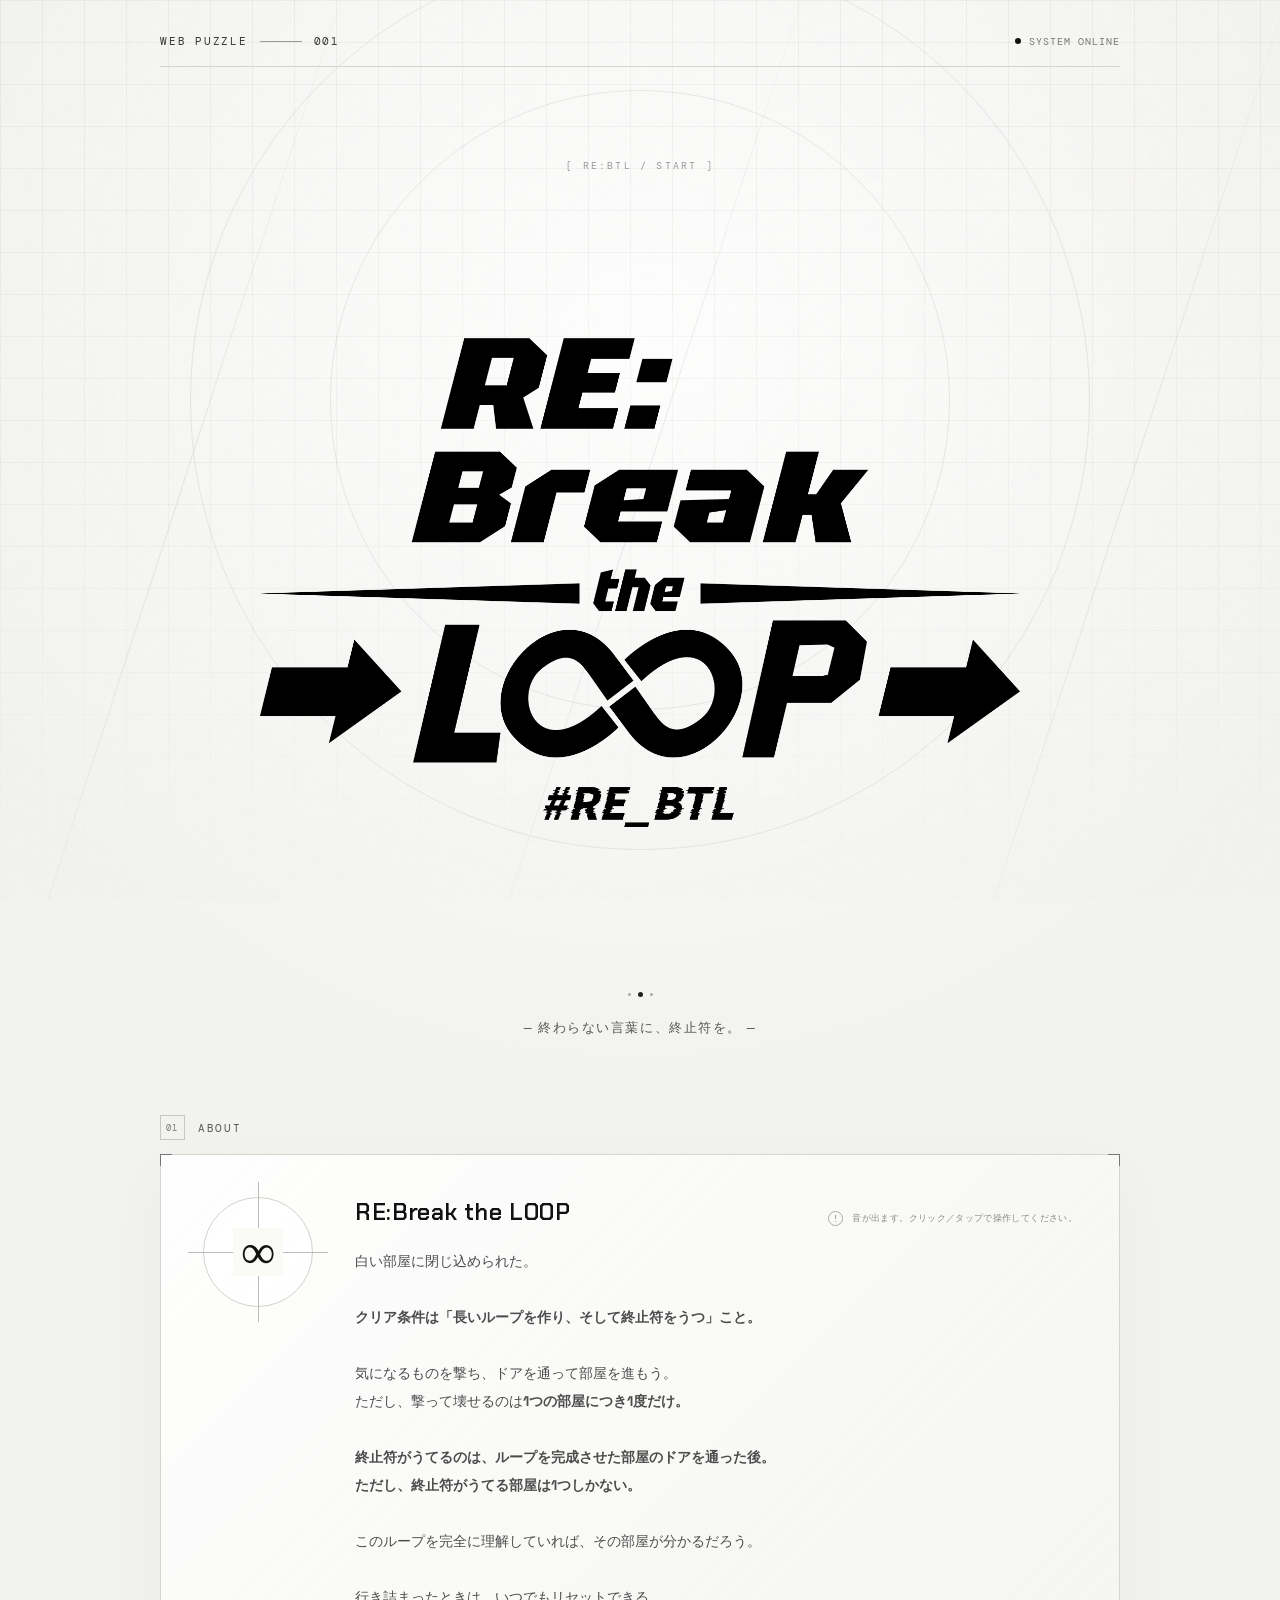
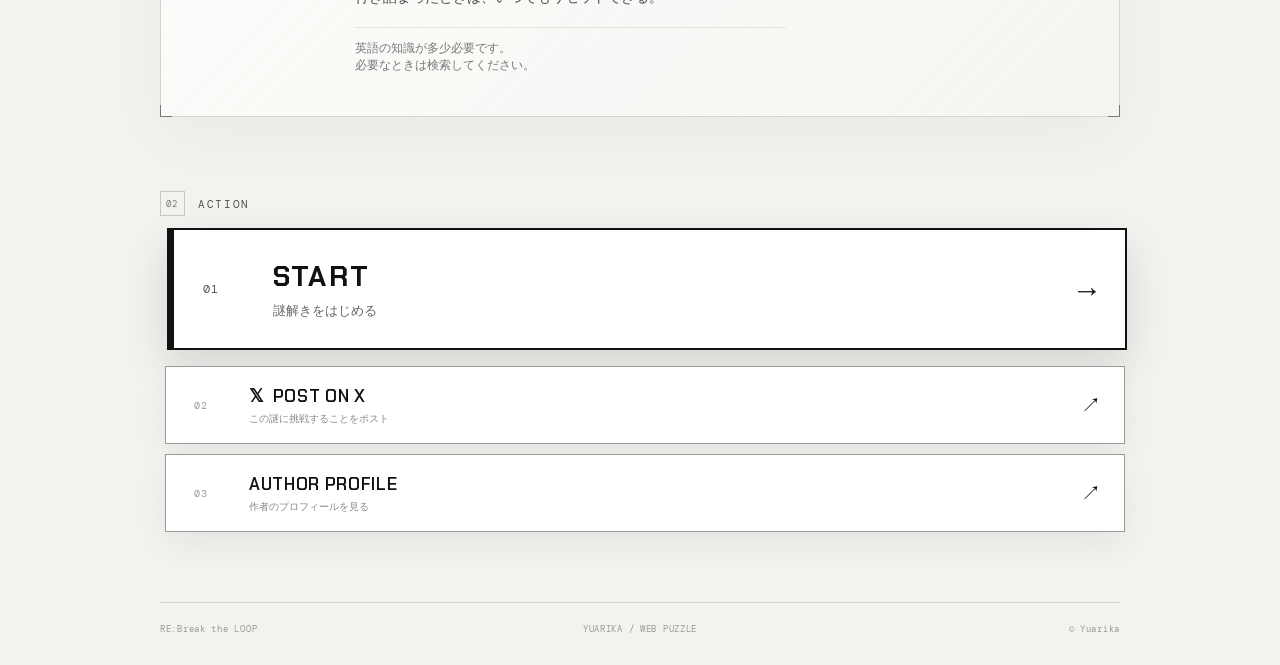
==== index.html @ efbfac93 "Update index.html" ====
<!doctype html>

<html lang="ja">
<head>
  <meta charset="UTF-8" />
  <meta name="viewport" content="width=device-width, initial-scale=1.0" />

  <title>RE: Break the LOOP</title>

  <meta
    name="description"
    content="終わらない言葉に、終止符を。RE: Break the LOOP — WEB PUZZLE"
  />

  <meta property="og:title" content="RE: Break the LOOP">
  <meta property="og:description" content="WEB PUZZLE">
  <meta property="og:image" content="https://yuarika.github.io/RE_Break_the_LOOP/image/thumbnail.png">
  <meta property="og:url" content="https://yuarika.github.io/RE_Break_the_LOOP/">
  <meta property="og:type" content="website">

  <meta name="twitter:card" content="summary_large_image">
  <meta name="twitter:title" content="RE: Break the LOOP">
  <meta name="twitter:description" content="WEB PUZZLE">
  <meta name="twitter:image" content="https://yuarika.github.io/RE_Break_the_LOOP/image/thumbnail.png">

  <link rel="stylesheet" href="index.css" />
</head>

<body class="intro-page">

  <!-- ======================================================
       BACKGROUND
       ====================================================== -->

  <div class="intro-background" aria-hidden="true">
    <div class="background-grid"></div>
    <div class="background-noise"></div>

    <div class="background-line line-1"></div>
    <div class="background-line line-2"></div>
    <div class="background-line line-3"></div>

    <div class="background-circle circle-1"></div>
    <div class="background-circle circle-2"></div>
  </div>


  <!-- ======================================================
       MAIN
       ====================================================== -->

  <main class="intro-card">


    <!-- HEADER -->

    <header class="intro-header">

      <p class="eyebrow">
        WEB PUZZLE
        <span class="eyebrow-line"></span>
        001
      </p>

      <div class="status">
        <span class="status-dot"></span>
        SYSTEM ONLINE
      </div>

    </header>


    <!-- ======================================================
         HERO
         ====================================================== -->

    <section class="intro-hero">

      <p class="hero-index">
        [ RE:BTL / START ]
      </p>

      <h1 class="intro-logo">
        <img
          src="image/Title_Re_BTL.png"
          alt="RE: Break the LOOP"
        />
      </h1>

      <div class="hero-rule">
        <span></span>
        <span></span>
        <span></span>
      </div>

      <p class="intro-tagline">
        — 終わらない言葉に、終止符を。 —
      </p>

    </section>


    <!-- ======================================================
         ABOUT
         ====================================================== -->

    <section class="about-section">

      <div class="section-label">
        <span>01</span>
        ABOUT
      </div>

      <div class="about-box">

        <div class="about-corner about-corner-tl"></div>
        <div class="about-corner about-corner-tr"></div>
        <div class="about-corner about-corner-bl"></div>
        <div class="about-corner about-corner-br"></div>

        <div class="about-icon" aria-hidden="true">
          <span>∞</span>
        </div>

        <div class="about-content">

          <h2>
            RE:Break the LOOP
          </h2>

          <p> 白い部屋に閉じ込められた。<br><br>

<strong>クリア条件は「長いループを作り、そして終止符をうつ」こと。</strong><br><br>

気になるものを撃ち、ドアを通って部屋を進もう。<br>
ただし、撃って壊せるのは<strong>1つの部屋につき1度だけ。</strong><br><br>

<strong>終止符がうてるのは、ループを完成させた部屋のドアを通った後。</strong><br>
<strong>ただし、終止符がうてる部屋は1つしかない。</strong><br><br>

このループを完全に理解していれば、その部屋が分かるだろう。<br><br>

行き詰まったときは、いつでもリセットできる。

</p>

<div class="about-note"> 英語の知識が多少必要です。<br> 必要なときは検索してください。 </div>
      </div>

      <div class="about-warning">
        <span class="warning-mark">!</span>
        <span>音が出ます。クリック／タップで操作してください。</span>
      </div>

    </section>


    <!-- ======================================================
         ACTION
         ====================================================== -->

    <section class="action-section">

      <div class="section-label">
        <span>02</span>
        ACTION
      </div>


      <!-- START -->

      <a
        class="action-button action-start"
        href="game.html"
      >

        <span class="action-number">
          01
        </span>

        <span class="action-main">

          <span class="action-title">
            START
          </span>

          <span class="action-sub">
            謎解きをはじめる
          </span>

        </span>

        <span class="action-arrow">
          →
        </span>

      </a>


      <!-- X -->

      <a
        class="action-button action-x"
        id="post-on-x"
        href="#"
        target="_blank"
        rel="noopener noreferrer"
      >

        <span class="action-number">
          02
        </span>

        <span class="action-main">

          <span class="action-title">
            <span class="x-symbol">𝕏</span>
            POST ON X
          </span>

          <span class="action-sub">
            この謎に挑戦することをポスト
          </span>

        </span>

        <span class="action-arrow">
          ↗
        </span>

      </a>


      <!-- ======================================================
           X POST SCRIPT
           ====================================================== -->

      <script>

        /*
         * ============================================================
         * X POST SETTINGS
         * ============================================================
         *
         * ここを変更するだけで投稿内容を変更できます。
         *
         * ============================================================
         */

        const X_POST_TEXT =
          "web謎「RE:Break the LOOP」に挑戦します！";

        const X_POST_URL =
          "https://yuarika.github.io/RE_Break_the_LOOP/";

        const X_HASHTAGS =
          "謎解き,RE_BTL";


        /*
         * ============================================================
         * X POST BUTTON
         * ============================================================
         */

        const postButton =
          document.getElementById("post-on-x");

        postButton.href =
          "https://twitter.com/intent/tweet?" +
          "text=" + encodeURIComponent(X_POST_TEXT) +
          "&url=" + encodeURIComponent(X_POST_URL) +
          "&hashtags=" + encodeURIComponent(X_HASHTAGS);

      </script>


      <!-- PROFILE -->

      <a
        class="action-button action-profile"
        href="https://yuarika.github.io/Yuarika_Profile/"
        target="_blank"
        rel="noopener noreferrer"
      >

        <span class="action-number">
          03
        </span>

        <span class="action-main">

          <span class="action-title">
            AUTHOR PROFILE
          </span>

          <span class="action-sub">
            作者のプロフィールを見る
          </span>

        </span>

        <span class="action-arrow">
          ↗
        </span>

      </a>

    </section>


    <!-- ======================================================
         FOOTER
         ====================================================== -->

    <footer class="intro-footer">

      <div class="footer-left">
        RE:Break the LOOP
      </div>

      <div class="footer-center">
        YUARIKA / WEB PUZZLE
      </div>

      <div class="footer-right">
        © Yuarika
      </div>

    </footer>


  </main>

</body>
</html>
---- index.css ----
@import url('https://fonts.googleapis.com/css2?family=Chakra+Petch:wght@500;600&family=DM+Mono&family=Space+Grotesk:wght@400;500;600;700&display=swap');

/* ============================================================
ROOT
============================================================ */

:root {
--bg: #f2f2ef;
--paper: #fafaf7;
--ink: #111111;
--sub: #686868;
--line: #d5d5d0;
--soft-line: #e5e5e0;
--accent: #111111;

--mono: "DM Mono", monospace;
--display: "Space Grotesk", sans-serif;
--tech: "Chakra Petch", sans-serif;
}

/* ============================================================
RESET
============================================================ */

* {
  box-sizing: border-box;
  }

html {
margin: 0;
padding: 0;
scroll-behavior: smooth;
}

body {
margin: 0;
padding: 0;
min-height: 100vh;

background: var(--bg);
color: var(--ink);

font-family: var(--display);

-webkit-font-smoothing: antialiased;
text-rendering: optimizeLegibility;
}

a {
color: inherit;
text-decoration: none;
}

button,
a {
-webkit-tap-highlight-color: transparent;
}

/* ============================================================
PAGE
============================================================ */

.intro-page {
position: relative;
min-height: 100vh;
overflow-x: hidden;

background:
radial-gradient(
circle at 50% 15%,
rgba(255, 255, 255, 0.9),
transparent 38%
),
var(--bg);
}

/* ============================================================
BACKGROUND
============================================================ */

.intro-background {
position: fixed;
inset: 0;
z-index: 0;

overflow: hidden;

pointer-events: none;
}

.background-grid {
position: absolute;
inset: 0;

background-image:
linear-gradient(
rgba(20, 20, 20, 0.045) 1px,
transparent 1px
),
linear-gradient(
90deg,
rgba(20, 20, 20, 0.045) 1px,
transparent 1px
);

background-size: 42px 42px;

mask-image: linear-gradient(
to bottom,
black 0%,
rgba(0, 0, 0, 0.75) 60%,
transparent 100%
);
}

.background-noise {
position: absolute;
inset: -50%;

opacity: 0.035;

background-image:
url("data:image/svg+xml,%3Csvg viewBox='0 0 180 180' xmlns='http://www.w3.org/2000/svg'%3E%3Cfilter id='n'%3E%3CfeTurbulence type='fractalNoise' baseFrequency='.9' numOctaves='4' stitchTiles='stitch'/%3E%3C/filter%3E%3Crect width='100%25' height='100%25' filter='url(%23n)' opacity='.55'/%3E%3C/svg%3E");

animation: noiseMove 0.25s steps(2) infinite;
}

@keyframes noiseMove {
0% {
transform: translate(0, 0);
}

25% {
transform: translate(2%, -1%);
}

50% {
transform: translate(-1%, 2%);
}

75% {
transform: translate(1%, 1%);
}

100% {
transform: translate(0, 0);
}
}

/* ============================================================
BACKGROUND LINES
============================================================ */

.background-line {
position: absolute;

width: 1px;
height: 150vh;

top: -20vh;

background: linear-gradient(
to bottom,
transparent,
rgba(0, 0, 0, 0.08),
transparent
);

transform: rotate(18deg);
}

.line-1 {
left: 14%;
}

.line-2 {
left: 50%;
}

.line-3 {
right: 12%;
}

/* ============================================================
BACKGROUND CIRCLES
============================================================ */

.background-circle {
position: absolute;

border: 1px solid rgba(0, 0, 0, 0.07);
border-radius: 50%;
}

.circle-1 {
width: 620px;
height: 620px;

left: 50%;
top: 90px;

transform: translateX(-50%);
}

.circle-2 {
width: 900px;
height: 900px;

left: 50%;
top: -50px;

transform: translateX(-50%);
}

/* ============================================================
MAIN CARD
============================================================ */

.intro-card {
position: relative;
z-index: 1;

width: min(960px, calc(100% - 40px));

margin: 0 auto;
padding: 34px 0 0;

min-height: 100vh;
}

/* ============================================================
HEADER
============================================================ */

.intro-header {
display: flex;
align-items: center;
justify-content: space-between;

padding-bottom: 18px;

border-bottom: 1px solid var(--line);
}

.eyebrow {
display: flex;
align-items: center;
gap: 12px;

margin: 0;

font-family: var(--mono);
font-size: 11px;
letter-spacing: 0.16em;

color: #333;
}

.eyebrow-line {
display: block;

width: 42px;
height: 1px;

background: #999;
}

.status {
display: flex;
align-items: center;
gap: 8px;

font-family: var(--mono);
font-size: 10px;
letter-spacing: 0.1em;

color: #777;
}

.status-dot {
width: 6px;
height: 6px;

border-radius: 50%;

background: #111;

animation: statusPulse 2s ease-in-out infinite;
}

@keyframes statusPulse {
0%,
100% {
opacity: 1;
}

50% {
opacity: 0.25;
}
}

/* ============================================================
HERO
============================================================ */

.intro-hero {
padding: 92px 0 78px;

text-align: center;
}

.hero-index {
margin: 0 0 25px;

font-family: var(--mono);
font-size: 10px;
letter-spacing: 0.22em;

color: #999;
}

.intro-logo {
margin: 0 auto;

width: min(760px, 92%);
}

.intro-logo img {
display: block;

width: 100%;
height: auto;

filter: contrast(1.03);

transition:
transform 0.5s ease,
opacity 0.5s ease;
}

.intro-logo img:hover {
transform: scale(1.015);
opacity: 0.9;
}

/* ============================================================
HERO RULE
============================================================ */

.hero-rule {
display: flex;
align-items: center;
justify-content: center;
gap: 7px;

margin: 35px auto 22px;
}

.hero-rule span {
display: block;

width: 5px;
height: 5px;

border-radius: 50%;

background: #222;
}

.hero-rule span:first-child,
.hero-rule span:last-child {
width: 3px;
height: 3px;

background: #aaa;
}

.intro-tagline {
margin: 0;

font-family: var(--tech);
font-size: 13px;
letter-spacing: 0.12em;

color: #555;
}

/* ============================================================
SECTION LABEL
============================================================ */

.section-label {
display: flex;
align-items: center;
gap: 13px;

margin-bottom: 14px;

font-family: var(--mono);
font-size: 11px;
letter-spacing: 0.15em;

color: #555;
}

.section-label span {
display: inline-flex;
align-items: center;
justify-content: center;

width: 25px;
height: 25px;

border: 1px solid #c8c8c3;

font-size: 9px;

color: #777;
}

/* ============================================================
ABOUT
============================================================ */

.about-section {
margin-bottom: 74px;
}

.about-box {
position: relative;

display: flex;
align-items: flex-start;
gap: 42px;

padding: 42px;

border: 1px solid var(--line);

background:
linear-gradient(
135deg,
rgba(255, 255, 255, 0.9),
rgba(245, 245, 241, 0.7)
);

box-shadow:
0 20px 60px rgba(0, 0, 0, 0.035);
}

/* ============================================================
ABOUT CORNERS
============================================================ */

.about-corner {
position: absolute;

width: 12px;
height: 12px;

border-color: #777;
border-style: solid;
}

.about-corner-tl {
top: -1px;
left: -1px;

border-width: 1px 0 0 1px;
}

.about-corner-tr {
top: -1px;
right: -1px;

border-width: 1px 1px 0 0;
}

.about-corner-bl {
bottom: -1px;
left: -1px;

border-width: 0 0 1px 1px;
}

.about-corner-br {
right: -1px;
bottom: -1px;

border-width: 0 1px 1px 0;
}

/* ============================================================
ABOUT ICON
============================================================ */

.about-icon {
flex: 0 0 110px;

width: 110px;
height: 110px;

display: flex;
align-items: center;
justify-content: center;

border: 1px solid #d0d0cb;
border-radius: 50%;

background: rgba(255, 255, 255, 0.65);

position: relative;
}

.about-icon::before,
.about-icon::after {
content: "";

position: absolute;

background: #bbb;
}

.about-icon::before {
width: 1px;
height: 130%;

top: -15%;
left: 50%;
}

.about-icon::after {
width: 130%;
height: 1px;

left: -15%;
top: 50%;
}

.about-icon span {
position: relative;
z-index: 1;

font-family: Georgia, serif;
font-size: 48px;
font-weight: 400;

background: var(--paper);

padding: 0 8px;

line-height: 1;
}

/* ============================================================
ABOUT CONTENT
============================================================ */

.about-content {
flex: 1;
}

.about-content h2 {
margin: 0 0 20px;

font-family: var(--tech);
font-size: 23px;
font-weight: 600;
letter-spacing: 0.03em;
}

.about-content p {
margin: 0 0 16px;

font-size: 14px;
line-height: 2;

color: #4c4c4c;
}

.about-content p:last-child {
margin-bottom: 0;
}

.about-note {
padding-top: 12px;

border-top: 1px solid var(--soft-line);

font-family: var(--tech);
font-size: 12px !important;

color: #777 !important;
}

/* ============================================================
WARNING
============================================================ */

.about-warning {
display: flex;
align-items: center;
gap: 9px;

margin-top: 14px;

font-family: var(--mono);
font-size: 9px;
letter-spacing: 0.04em;

color: #888;
}

.warning-mark {
display: inline-flex;
align-items: center;
justify-content: center;

width: 15px;
height: 15px;

border: 1px solid #aaa;
border-radius: 50%;

font-size: 9px;
}
/* ============================================================
ACTION
============================================================ */

.action-section {
margin-bottom: 70px;
}

.action-button {
position: relative;

display: flex;
align-items: center;

min-height: 78px;

padding: 0 28px;

margin-bottom: 10px;

border: 1px solid #d0d0cb;

background: rgba(250, 250, 247, 0.82);

overflow: hidden;

transition:
transform 0.3s ease,
border-color 0.3s ease,
background 0.3s ease,
box-shadow 0.3s ease;
}

.action-button::before {
content: "";

position: absolute;

left: 0;
top: 0;
bottom: 0;

width: 3px;

background: #111;

transform: scaleY(0);

transform-origin: bottom;

transition: transform 0.3s ease;
}

.action-button {
transform: translateX(5px);

border-color: #999;

background: #fff;

box-shadow:
0 12px 35px rgba(0, 0, 0, 0.06);
}

.action-button:hover::before {
transform: scaleY(1);
}

/* ============================================================
START — MAIN ACTION
============================================================ */

.action-start {
min-height: 122px;

margin-bottom: 14px;

padding: 0 34px;

border: 2px solid #222;

background:
linear-gradient(
105deg,
rgba(255, 255, 255, 0.98),
rgba(238, 238, 234, 0.95)
);

box-shadow:
0 14px 40px rgba(0, 0, 0, 0.08);
}

.action-start::before {
width: 5px;

background: #111;

transform: scaleY(1);
}

.action-start {
transform: translateX(7px) translateY(-2px);

border-color: #111;

background: #fff;

box-shadow:
0 18px 45px rgba(0, 0, 0, 0.12);
}

.action-start .action-number {
width: 70px;

font-size: 12px;

color: #555;
}

.action-start .action-main {
gap: 7px;
}

.action-start .action-title {
font-size: 28px;
font-weight: 700;

letter-spacing: 0.08em;
}

.action-start .action-sub {
font-size: 13px;

color: #666;
}

.action-start .action-arrow {
font-size: 30px;

color: #222;
}

.action-start .action-arrow {
transform: translateX(8px);

color: #111;
}

/* ============================================================
X / PROFILE
============================================================ */

.action-x,
.action-profile {
min-height: 78px;
}

.action-x .action-title,
.action-profile .action-title {
font-size: 17px;
}

.action-x .action-sub,
.action-profile .action-sub {
font-size: 10px;
}

/* ============================================================
ACTION NUMBER
============================================================ */

.action-number {
width: 55px;

font-family: var(--mono);
font-size: 10px;
letter-spacing: 0.08em;

color: #999;
}

/* ============================================================
ACTION MAIN
============================================================ */

.action-main {
display: flex;
flex-direction: column;
gap: 5px;

flex: 1;
}

.action-title {
display: flex;
align-items: center;
gap: 8px;

font-family: var(--tech);
font-size: 18px;
font-weight: 600;

letter-spacing: 0.04em;
}

.action-sub {
font-family: var(--display);
font-size: 11px;

color: #888;
}

.x-symbol {
font-family: Arial, sans-serif;
font-size: 18px;
}

/* ============================================================
ACTION ARROW
============================================================ */

.action-arrow {
font-family: var(--mono);
font-size: 20px;

color: #777;

transition:
transform 0.3s ease,
color 0.3s ease;
}

.action-button .action-arrow {
transform: translateX(5px);

color: #111;
}

/* ============================================================
ACTION NUMBER
============================================================ */

.action-number {
width: 55px;

font-family: var(--mono);
font-size: 10px;
letter-spacing: 0.08em;

color: #999;
}

/* ============================================================
ACTION MAIN
============================================================ */

.action-main {
display: flex;
flex-direction: column;
gap: 5px;

flex: 1;
}

.action-title {
display: flex;
align-items: center;
gap: 8px;

font-family: var(--tech);
font-size: 18px;
font-weight: 600;

letter-spacing: 0.04em;
}

.action-sub {
font-family: var(--display);
font-size: 11px;

color: #888;
}

.x-symbol {
font-family: Arial, sans-serif;
font-size: 18px;
}

/* ============================================================
ACTION ARROW
============================================================ */

.action-arrow {
font-family: var(--mono);
font-size: 20px;

color: #777;

transition:
transform 0.3s ease,
color 0.3s ease;
}

.action-button:hover .action-arrow {
transform: translateX(5px);
color: #111;
}

/* ============================================================
FOOTER
============================================================ */

.intro-footer {
display: grid;
grid-template-columns: 1fr auto 1fr;
align-items: center;

padding: 20px 0 30px;

border-top: 1px solid var(--line);

font-family: var(--mono);
font-size: 9px;
letter-spacing: 0.08em;

color: #999;
}

.footer-left {
text-align: left;
}

.footer-center {
text-align: center;
}

.footer-right {
text-align: right;
}

/* ============================================================
TABLET
============================================================ */

@media (max-width: 720px) {

.intro-card {
width: min(100% - 32px, 600px);
}

.intro-hero {
padding: 72px 0 62px;
}

.about-box {
gap: 28px;
padding: 32px;
}

.about-icon {
flex-basis: 90px;


width: 90px;
height: 90px;


}

.about-icon span {
font-size: 40px;
}

}

/* ============================================================
MOBILE
============================================================ */

@media (max-width: 560px) {

.intro-card {
width: calc(100% - 28px);
padding-top: 22px;
}

.intro-header {
padding-bottom: 14px;
}

.eyebrow {
font-size: 9px;
gap: 8px;
}

.eyebrow-line {
width: 24px;
}

.status {
font-size: 8px;
}

.intro-hero {
padding: 58px 0 52px;
}

.hero-index {
margin-bottom: 18px;
font-size: 8px;
}

.intro-logo {
width: 96%;
}

.hero-rule {
margin-top: 26px;
}

.intro-tagline {
font-size: 10px;
}

/* ABOUT */

.about-section {
margin-bottom: 55px;
}

.about-box {
flex-direction: column;


gap: 25px;

padding: 28px 24px;


}

.about-icon {
flex: none;


width: 78px;
height: 78px;


}

.about-icon span {
font-size: 34px;
}

.about-content h2 {
font-size: 19px;
}

.about-content p {
font-size: 13px;
line-height: 1.9;
}/* ACTION */

.action-button {
min-height: 76px;

padding: 0 18px;

}

.action-start {
min-height: 105px;

padding: 0 20px;

border-width: 2px;

}

.action-number {
width: 38px;

font-size: 9px;

}

.action-start .action-number {
width: 45px;

font-size: 10px;

}

.action-title {
font-size: 15px;
}

.action-start .action-title {
font-size: 23px;
}

.action-sub {
font-size: 10px;
}

.action-start .action-sub {
font-size: 11px;
}

.action-arrow {
font-size: 17px;
}

.action-start .action-arrow {
font-size: 25px;
}
/* FOOTER */

.intro-footer {
display: flex;
flex-direction: column;


gap: 9px;

padding-bottom: 24px;

text-align: center;


}

.footer-left,
.footer-center,
.footer-right {
text-align: center;
}

}

/* ============================================================
SMALL MOBILE
============================================================ */

@media (max-width: 380px) {

.intro-card {
width: calc(100% - 20px);
}

.intro-hero {
padding-top: 48px;
}

.intro-tagline {
font-size: 9px;
}

.about-box {
padding: 24px 19px;
}

.about-content h2 {
font-size: 17px;
}

.action-button {
min-height: 76px;


padding: 0 14px;


}

.action-number {
width: 30px;
}

.action-title {
font-size: 14px;
}

.action-sub {
font-size: 9px;
}

}

/* ============================================================
REDUCED MOTION
============================================================ */

@media (prefers-reduced-motion: reduce) {

*,
*::before,
*::after {
animation-duration: 0.01ms !important;
animation-iteration-count: 1 !important;
scroll-behavior: auto !important;
transition-duration: 0.01ms !important;
}

}
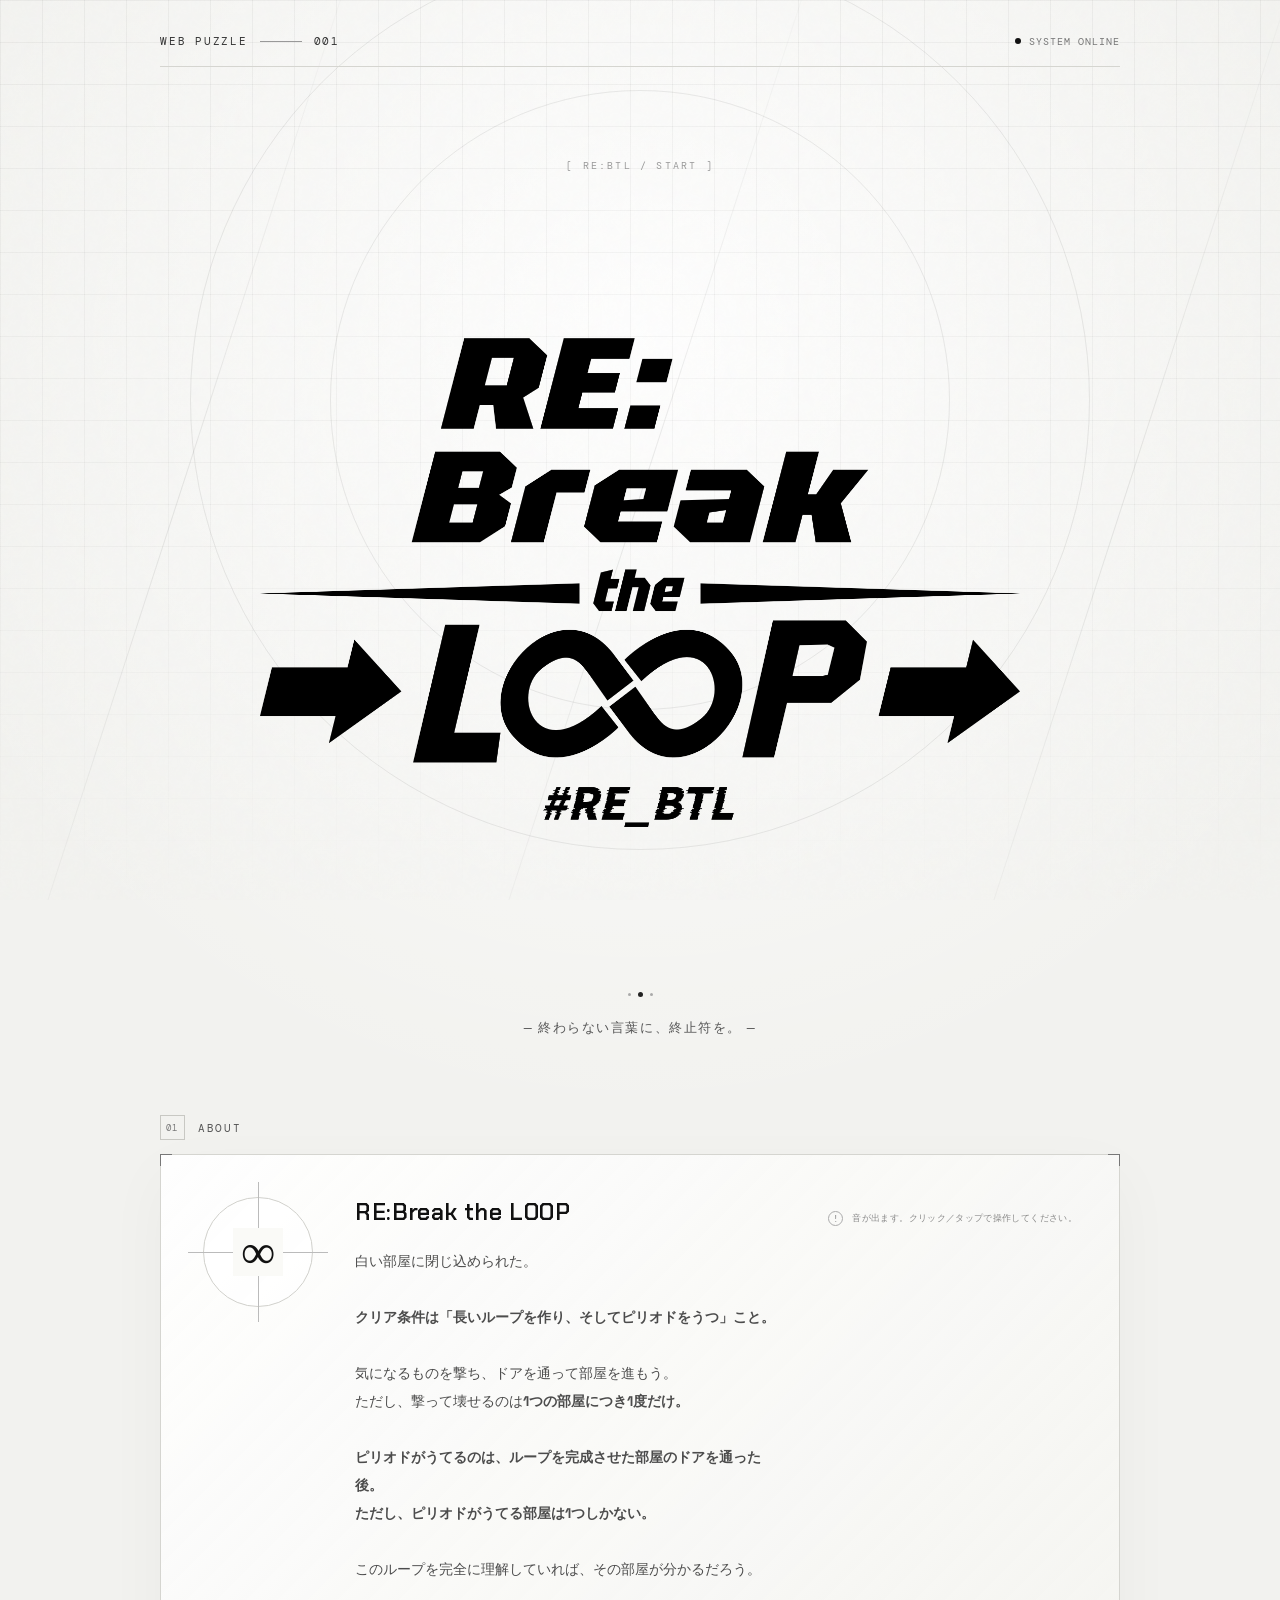
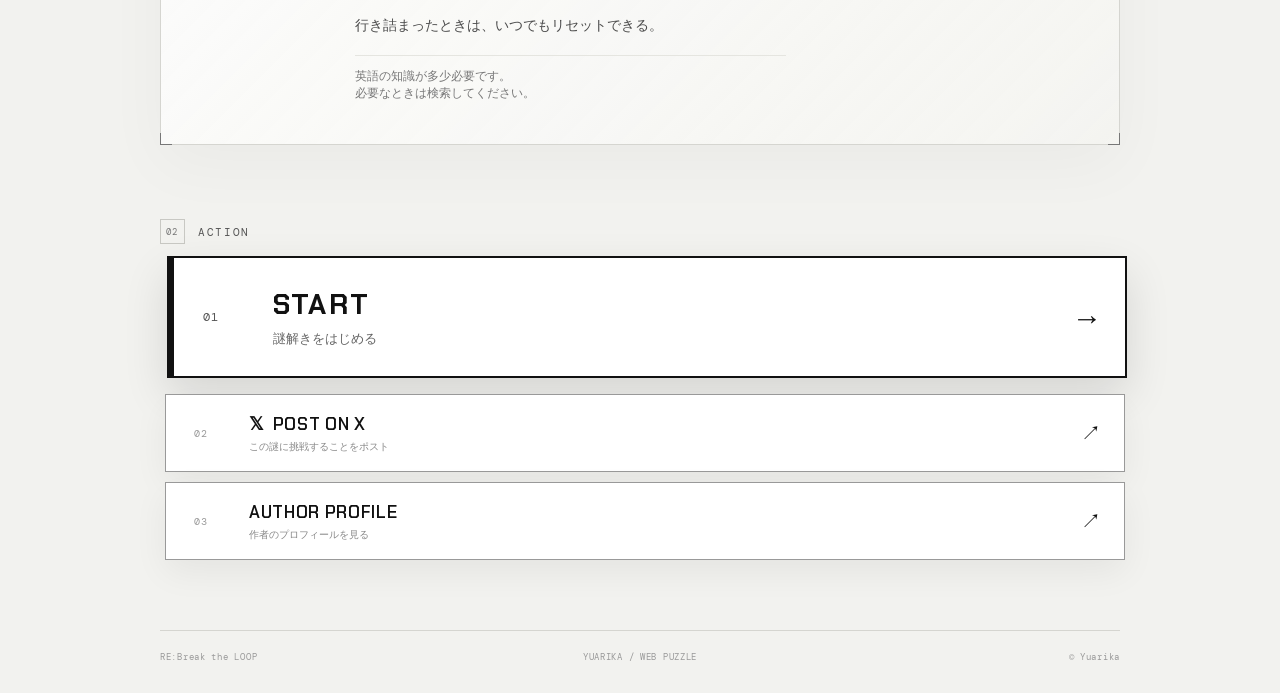
==== commit e5f8285f: "Update index.html" ====
--- a/index.html
+++ b/index.html
@@ -130,13 +130,13 @@
 
           <p> 白い部屋に閉じ込められた。<br><br>
 
-<strong>クリア条件は「長いループを作り、そして終止符をうつ」こと。</strong><br><br>
+<strong>クリア条件は「長いループを作り、そしてピリオドをうつ」こと。</strong><br><br>
 
 気になるものを撃ち、ドアを通って部屋を進もう。<br>
 ただし、撃って壊せるのは<strong>1つの部屋につき1度だけ。</strong><br><br>
 
-<strong>終止符がうてるのは、ループを完成させた部屋のドアを通った後。</strong><br>
-<strong>ただし、終止符がうてる部屋は1つしかない。</strong><br><br>
+<strong>ピリオドがうてるのは、ループを完成させた部屋のドアを通った後。</strong><br>
+<strong>ただし、ピリオドがうてる部屋は1つしかない。</strong><br><br>
 
 このループを完全に理解していれば、その部屋が分かるだろう。<br><br>
 
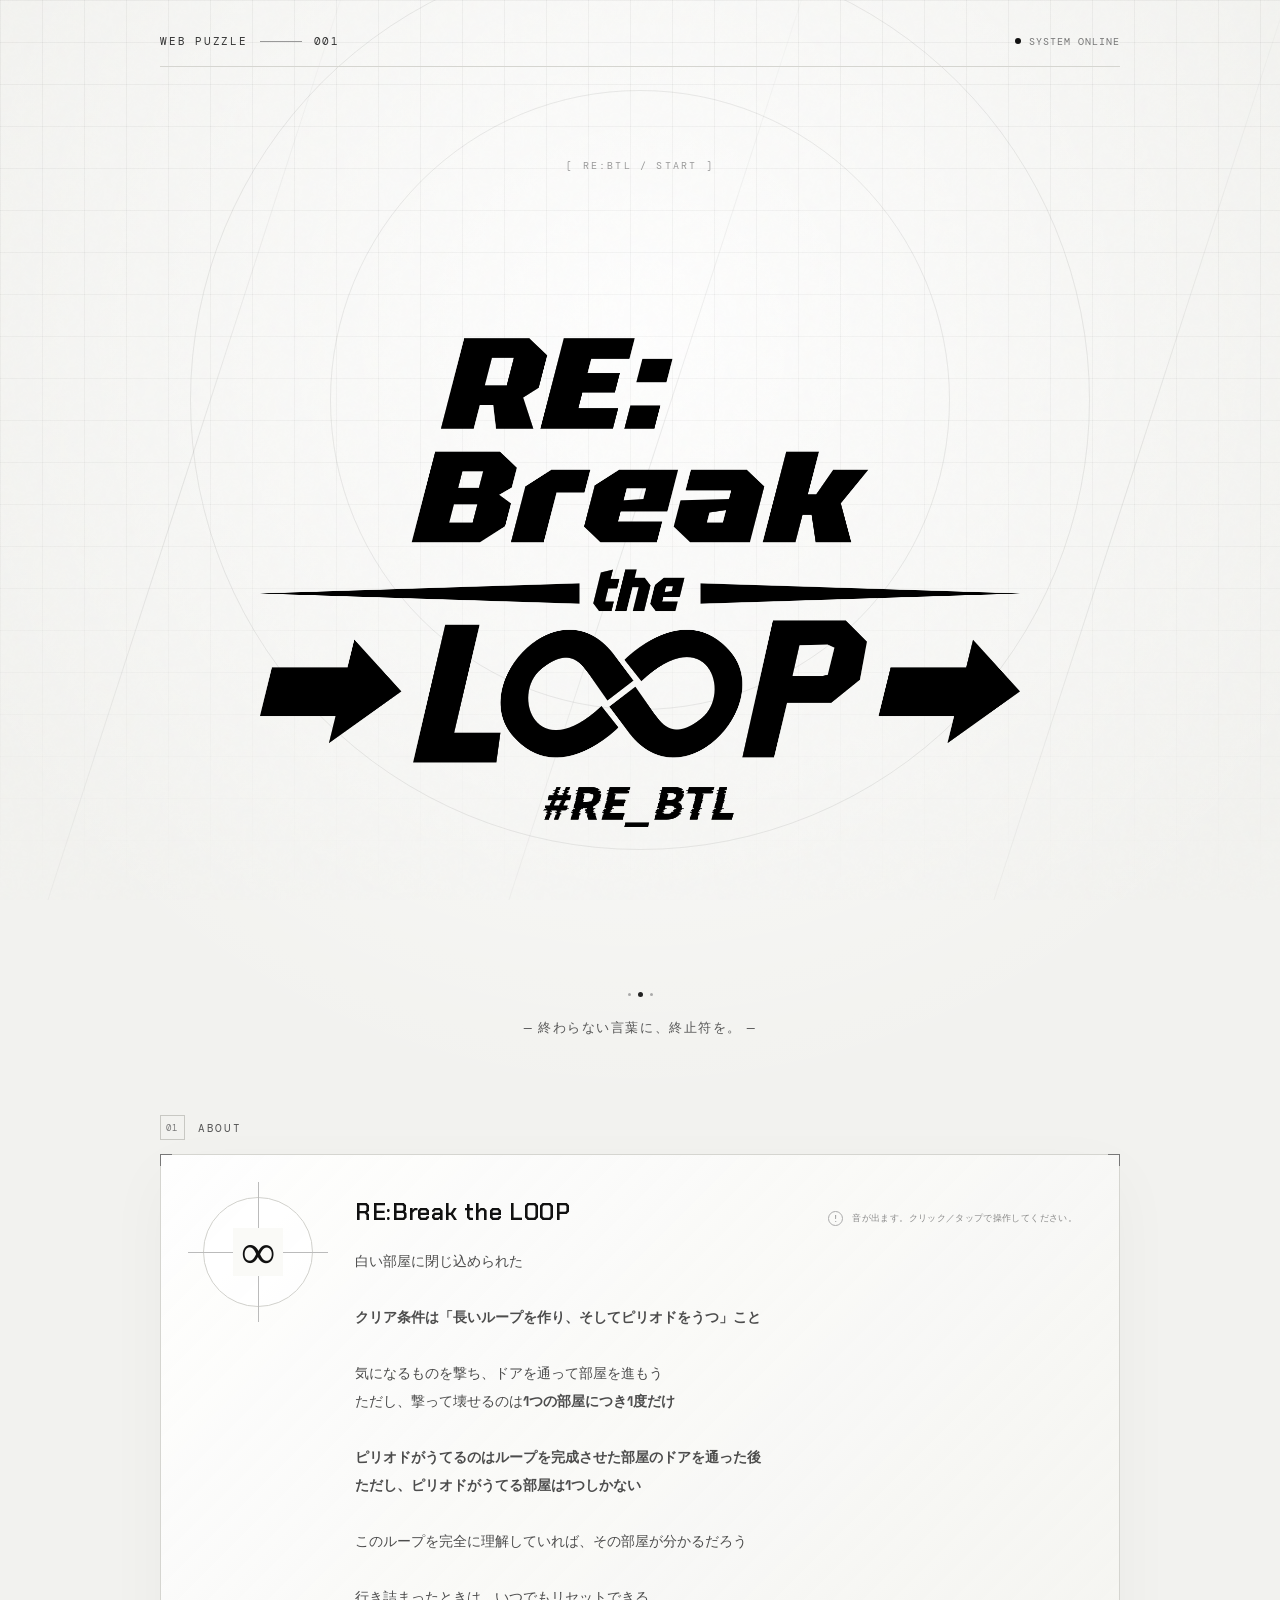
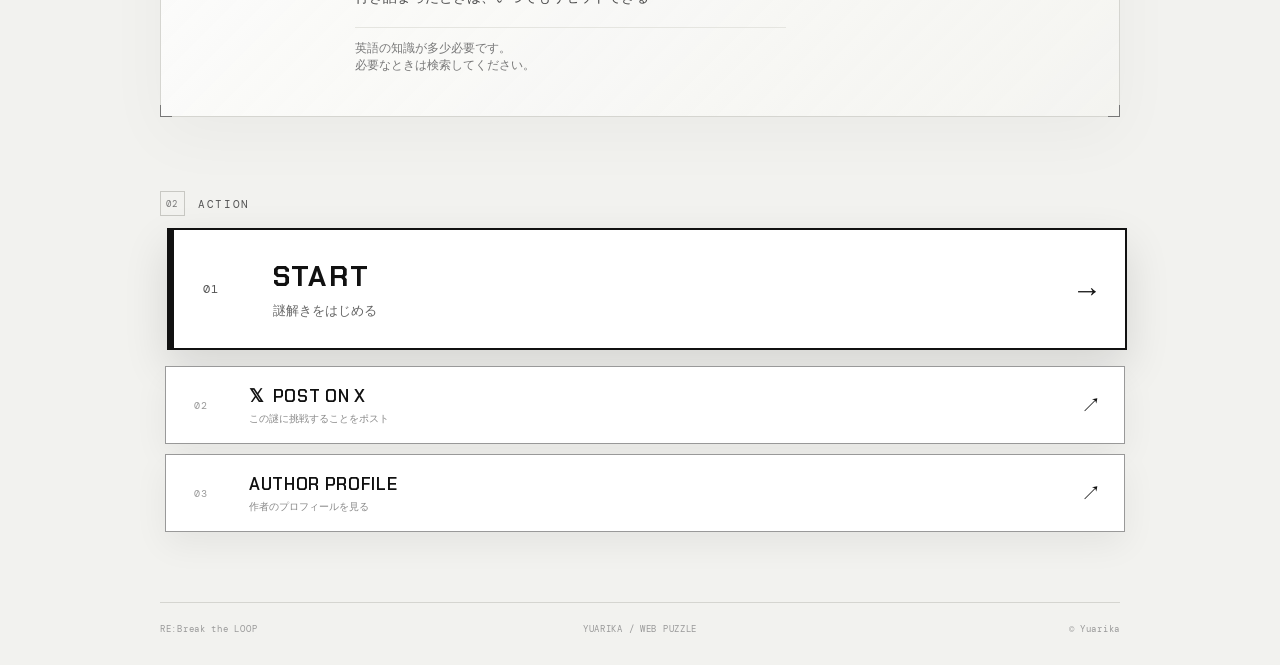
==== commit aa9adef4: "Update index.html" ====
--- a/index.html
+++ b/index.html
@@ -128,19 +128,19 @@
             RE:Break the LOOP
           </h2>
 
-          <p> 白い部屋に閉じ込められた。<br><br>
-
-<strong>クリア条件は「長いループを作り、そしてピリオドをうつ」こと。</strong><br><br>
-
-気になるものを撃ち、ドアを通って部屋を進もう。<br>
-ただし、撃って壊せるのは<strong>1つの部屋につき1度だけ。</strong><br><br>
-
-<strong>ピリオドがうてるのは、ループを完成させた部屋のドアを通った後。</strong><br>
-<strong>ただし、ピリオドがうてる部屋は1つしかない。</strong><br><br>
-
-このループを完全に理解していれば、その部屋が分かるだろう。<br><br>
-
-行き詰まったときは、いつでもリセットできる。
+          <p> 白い部屋に閉じ込められた<br><br>
+
+<strong>クリア条件は「長いループを作り、そしてピリオドをうつ」こと</strong><br><br>
+
+気になるものを撃ち、ドアを通って部屋を進もう<br>
+ただし、撃って壊せるのは<strong>1つの部屋につき1度だけ</strong><br><br>
+
+<strong>ピリオドがうてるのはループを完成させた部屋のドアを通った後</strong><br>
+<strong>ただし、ピリオドがうてる部屋は1つしかない</strong><br><br>
+
+このループを完全に理解していれば、その部屋が分かるだろう<br><br>
+
+行き詰まったときは、いつでもリセットできる
 
 </p>
 
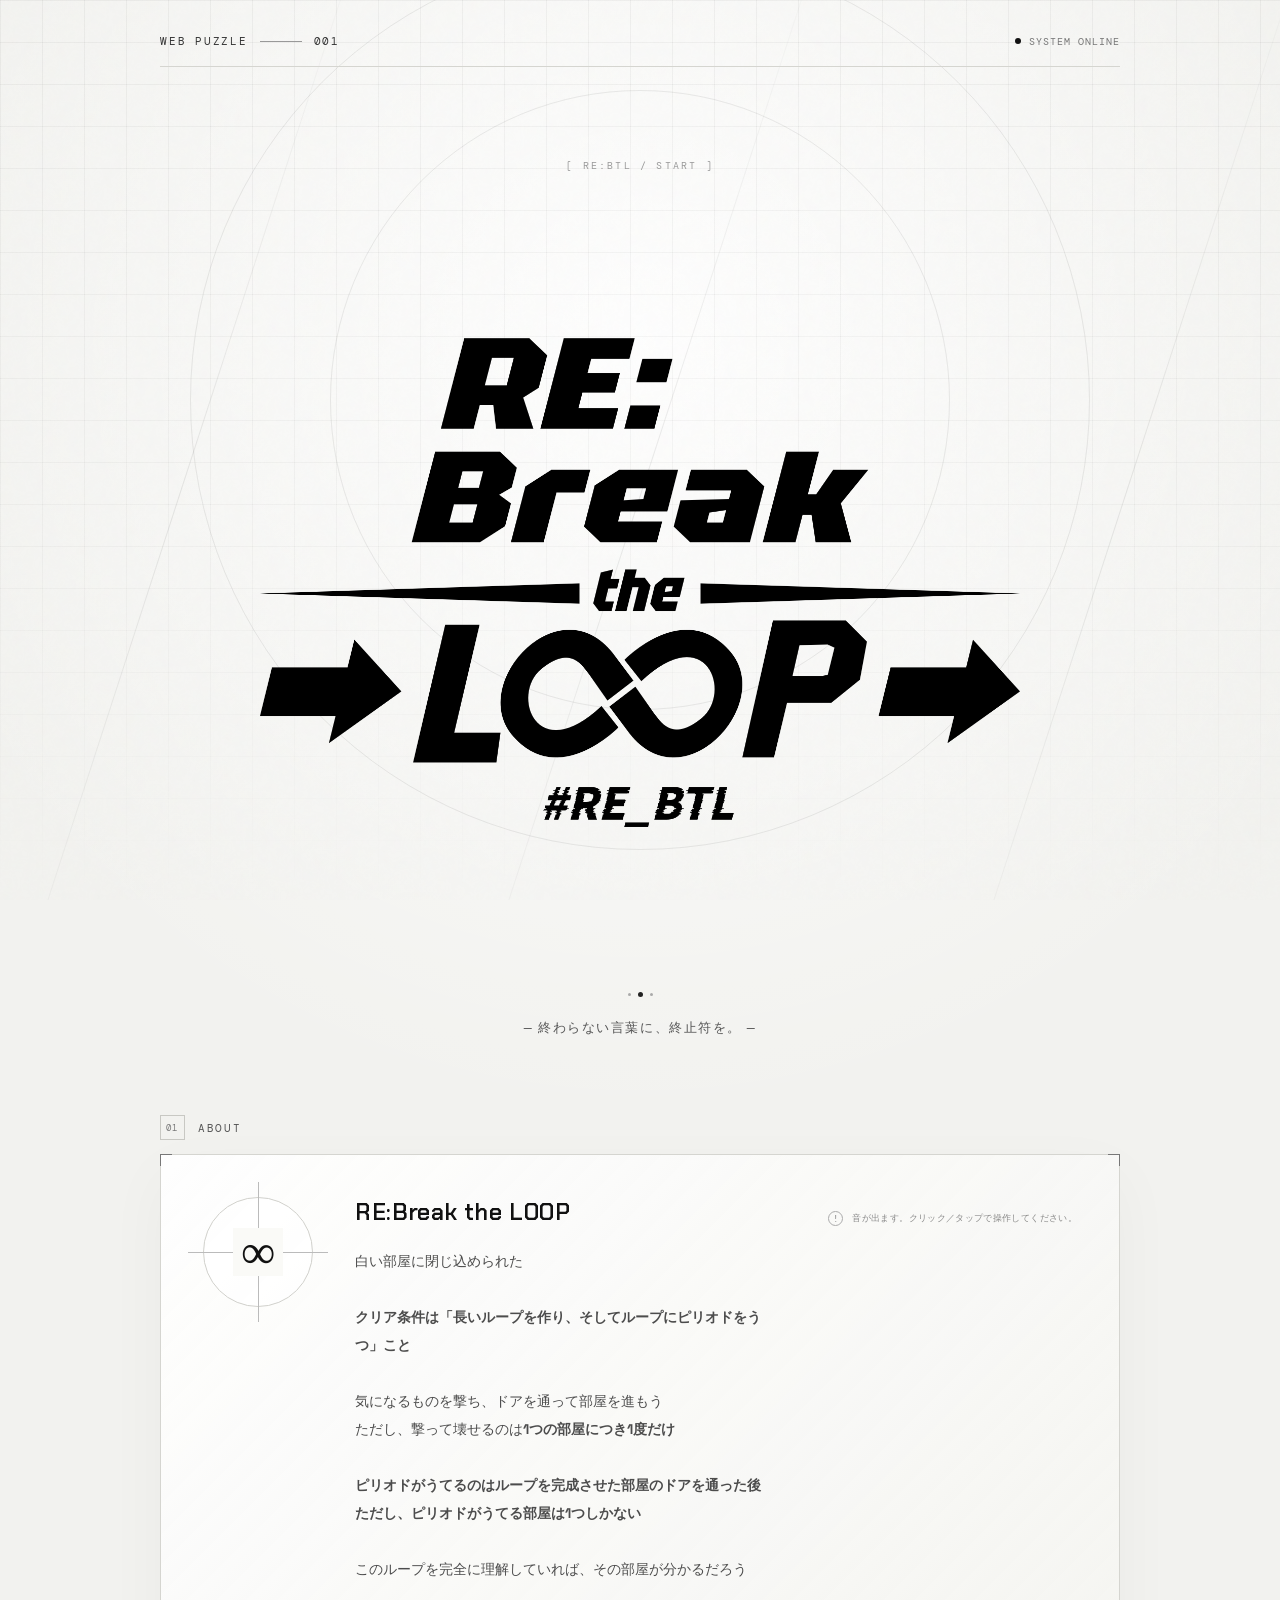
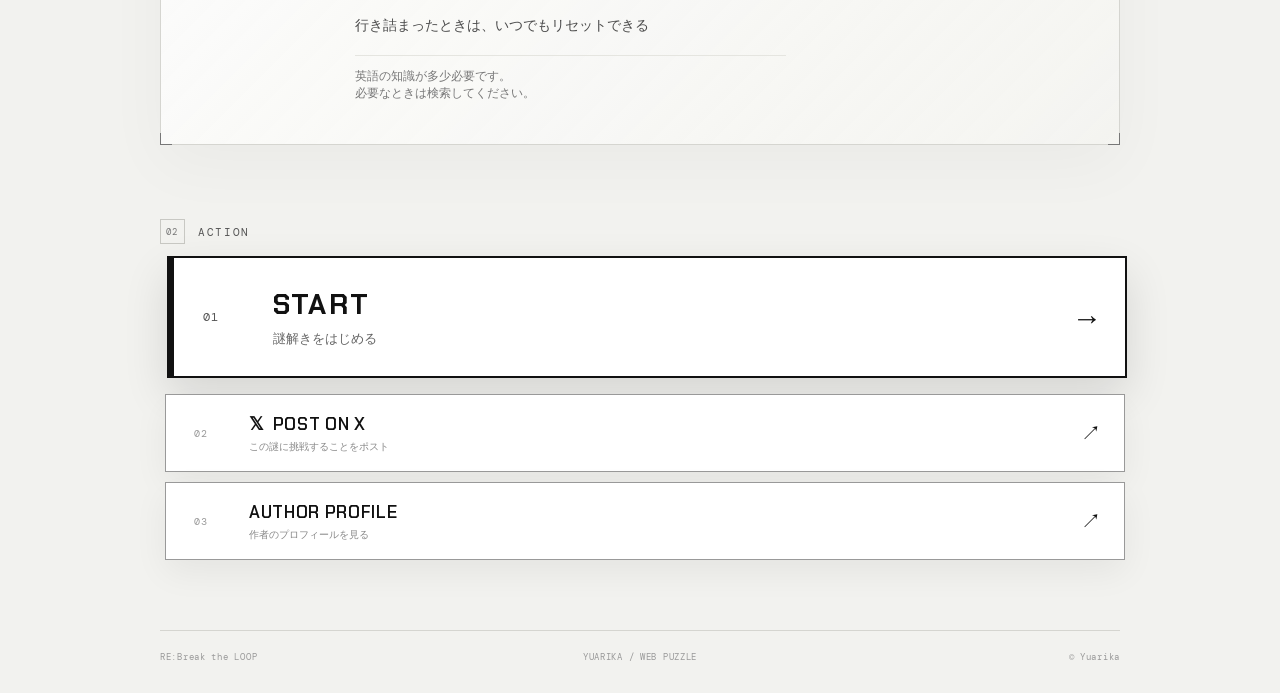
==== commit 5ba3be06: "Update index.html" ====
--- a/index.html
+++ b/index.html
@@ -130,7 +130,7 @@
 
           <p> 白い部屋に閉じ込められた<br><br>
 
-<strong>クリア条件は「長いループを作り、そしてピリオドをうつ」こと</strong><br><br>
+<strong>クリア条件は「長いループを作り、そしてループにピリオドをうつ」こと</strong><br><br>
 
 気になるものを撃ち、ドアを通って部屋を進もう<br>
 ただし、撃って壊せるのは<strong>1つの部屋につき1度だけ</strong><br><br>
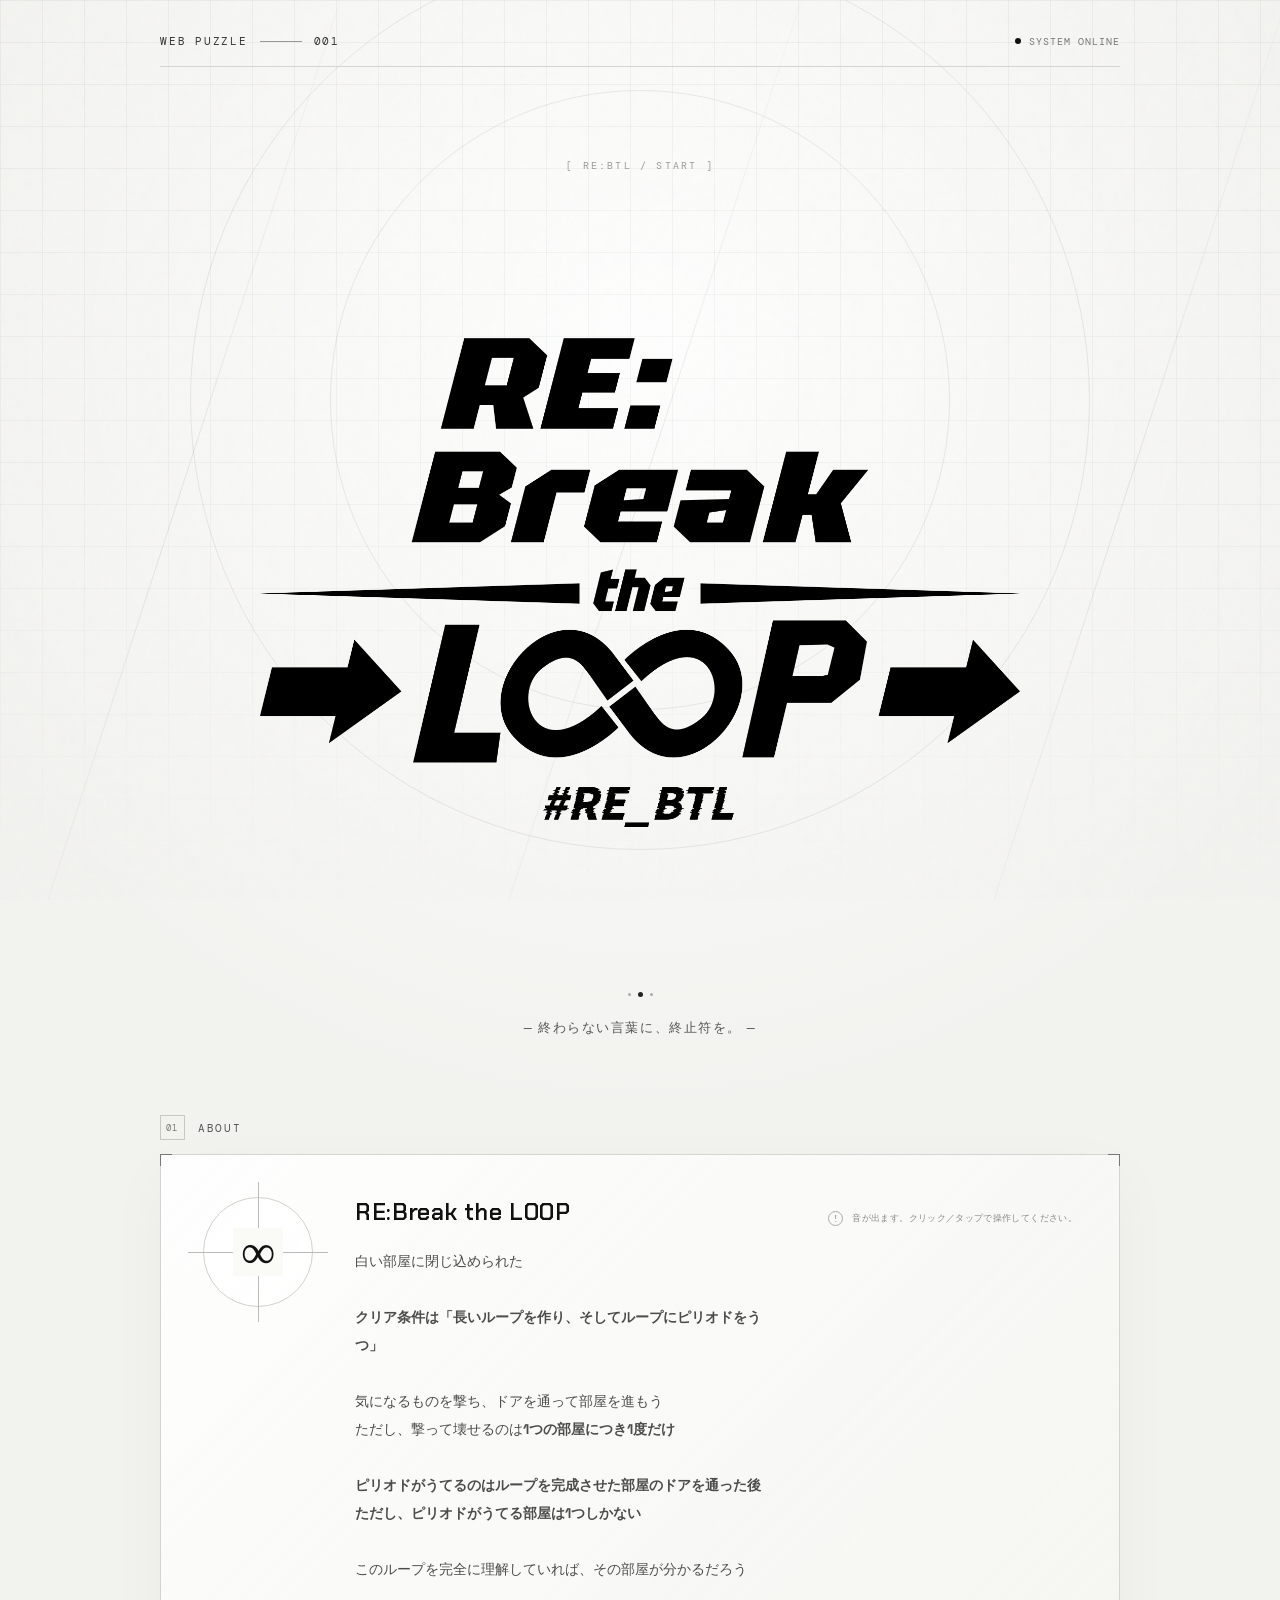
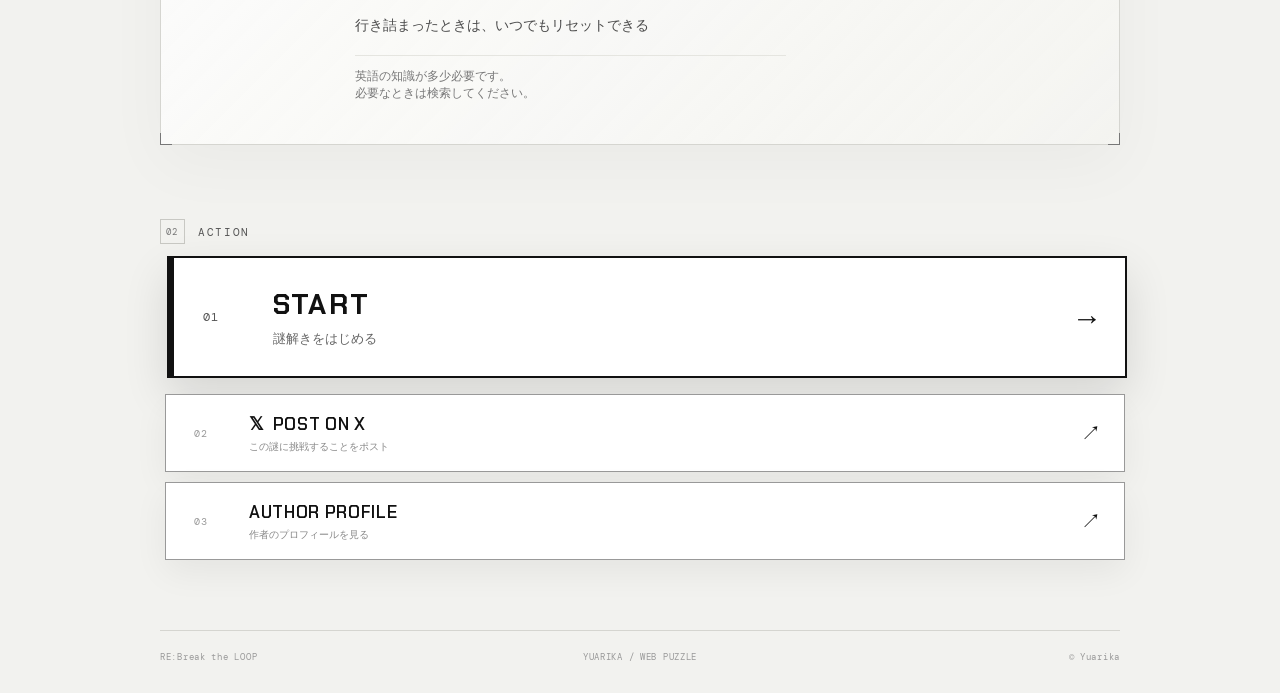
==== commit 6cf6f7a8: "Update index.html" ====
--- a/index.html
+++ b/index.html
@@ -130,7 +130,7 @@
 
           <p> 白い部屋に閉じ込められた<br><br>
 
-<strong>クリア条件は「長いループを作り、そしてループにピリオドをうつ」こと</strong><br><br>
+<strong>クリア条件は「長いループを作り、そしてループにピリオドをうつ」</strong><br><br>
 
 気になるものを撃ち、ドアを通って部屋を進もう<br>
 ただし、撃って壊せるのは<strong>1つの部屋につき1度だけ</strong><br><br>
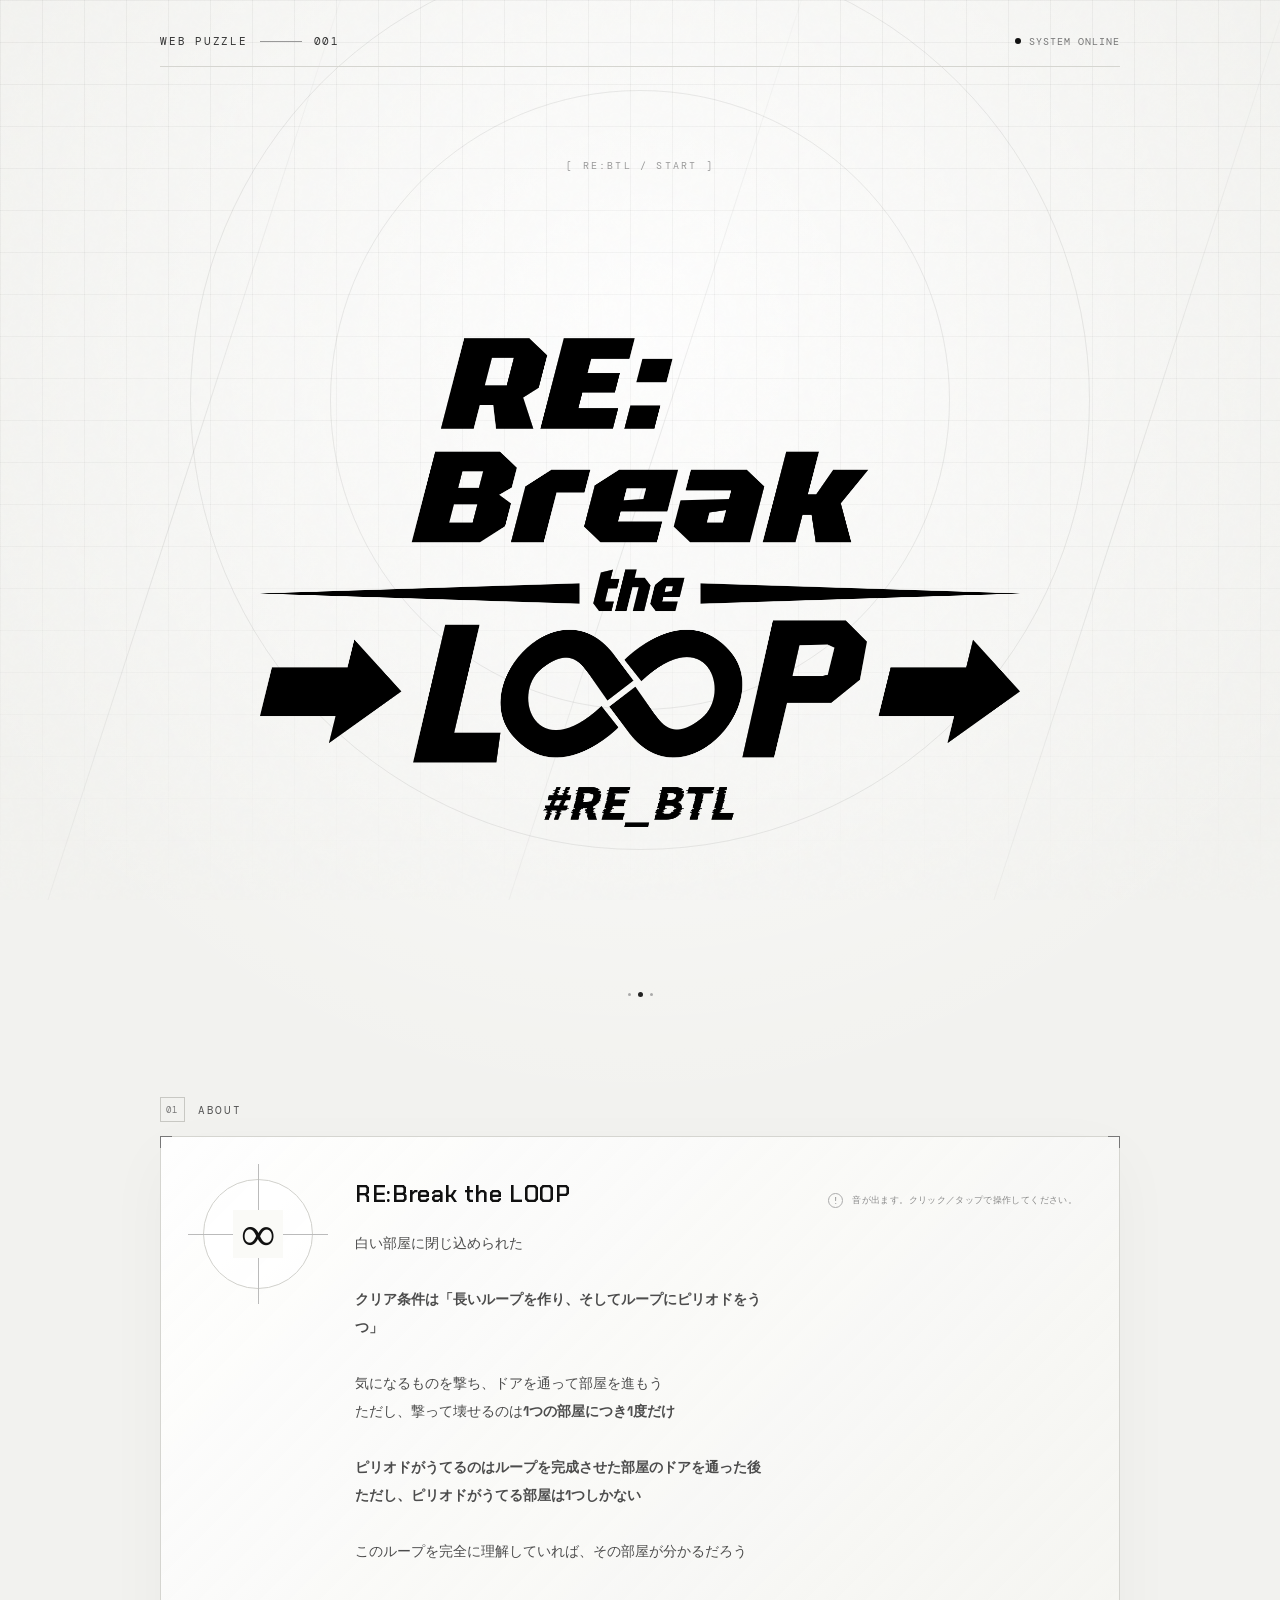
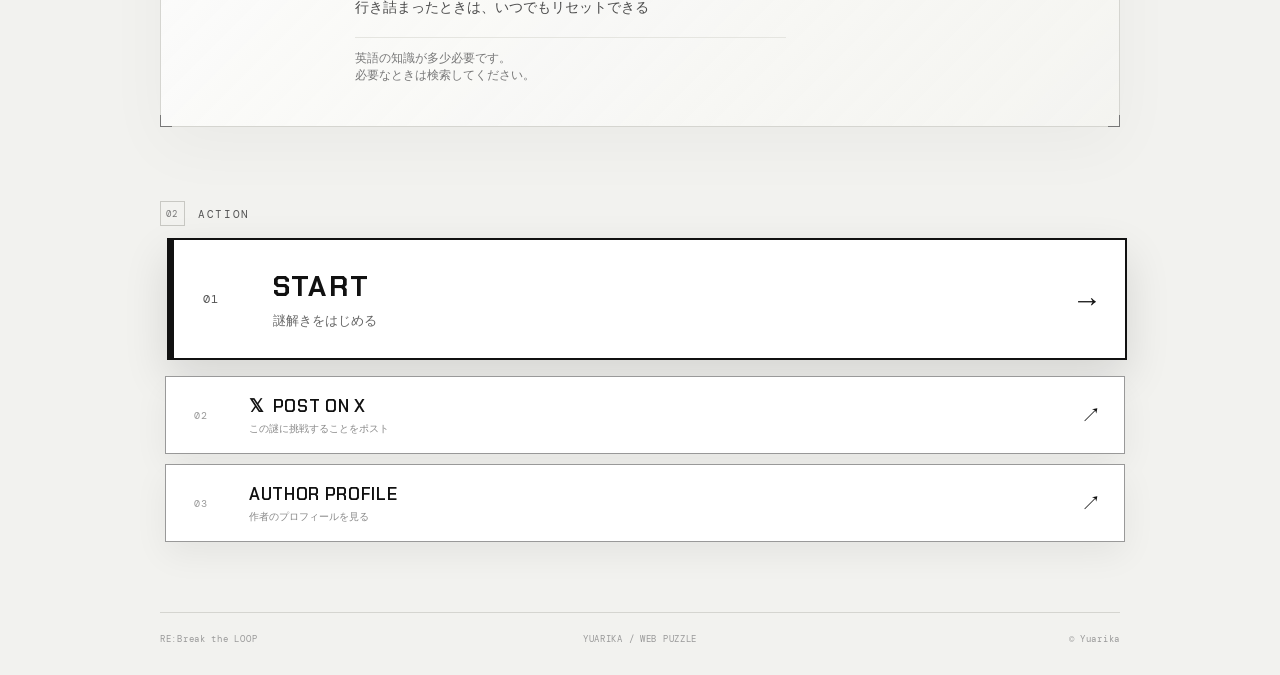
==== commit 8528eebe: "Add files via upload" ====
--- a/index.html
+++ b/index.html
@@ -93,9 +93,6 @@
         <span></span>
       </div>
 
-      <p class="intro-tagline">
-        — 終わらない言葉に、終止符を。 —
-      </p>
 
     </section>
 
